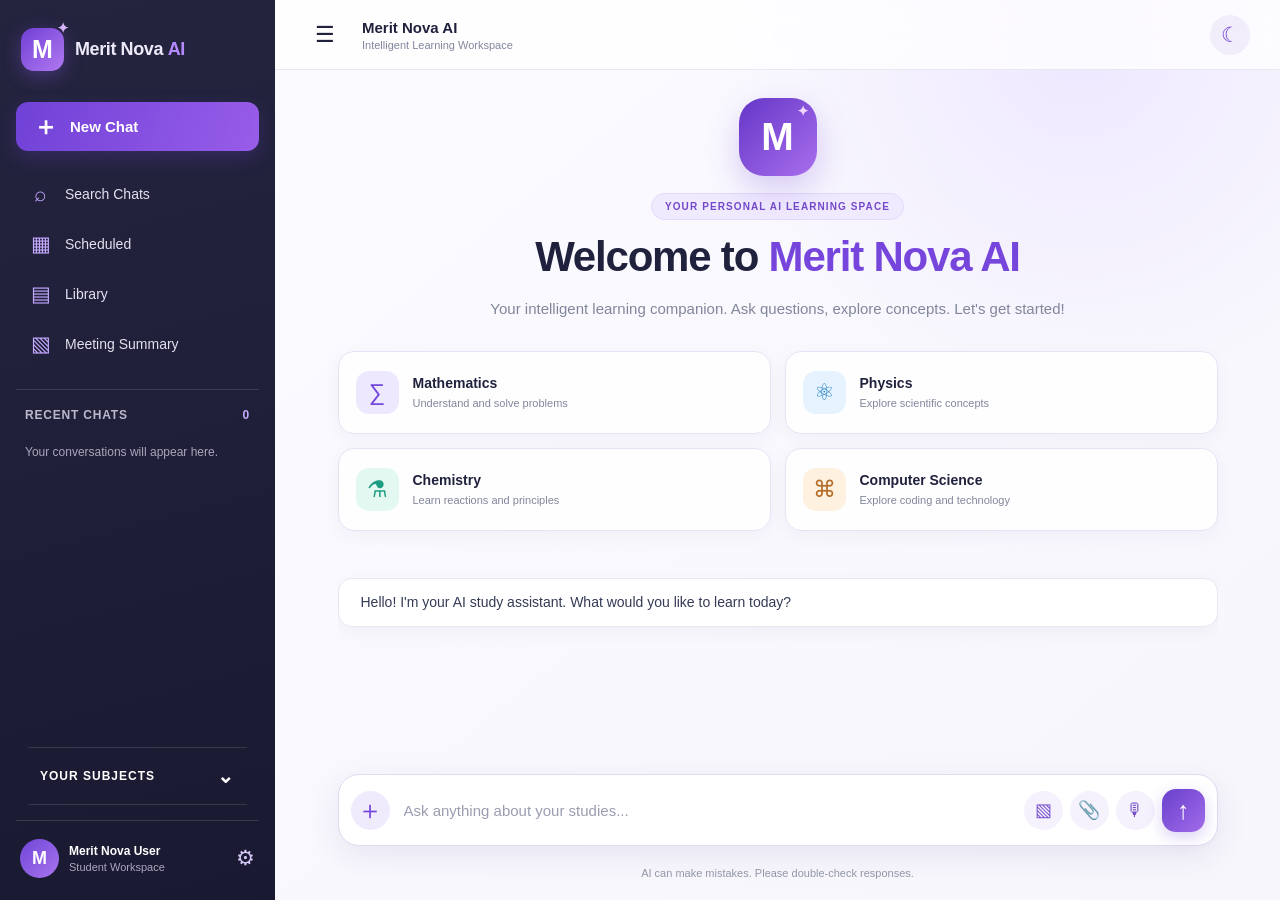
==== chatbot.html @ db5dae6f "Add files via upload" ====
<!DOCTYPE html>
<html lang="en">

<head>
    <meta charset="UTF-8">
    <meta name="viewport" content="width=device-width, initial-scale=1.0">

    <title>Merit Nova AI | Intelligent Learning Workspace</title>

    <meta name="description"
        content="Merit Nova AI - Your intelligent learning and academic assistant.">

    <link rel="stylesheet" href="chatbot.css">
</head>

<body>

    <div class="app-layout">

        <!-- =================================
             LEFT SIDEBAR
        ================================== -->

        <aside class="sidebar" id="sidebar">

            <!-- BRAND LOGO -->
            <div class="sidebar-brand">

                <div class="brand-symbol">
                    M<span>✦</span>
                </div>

                <div class="brand-name">
                    Merit Nova <strong>AI</strong>
                </div>

                <button
                    class="sidebar-close"
                    id="sidebarClose"
                    aria-label="Close sidebar">
                    ×
                </button>

            </div>

            <!-- NEW CHAT -->
            <button
                class="new-chat-button"
                id="newChatButton">

                <span>＋</span>
                New Chat

            </button>

            <!-- SIDEBAR MENU -->
            <nav class="sidebar-menu" aria-label="Main menu">

                <button
                    class="sidebar-link"
                    id="searchChatsButton">

                    <span class="menu-icon">⌕</span>
                    Search Chats

                </button>

                <button
                    class="sidebar-link"
                    id="scheduledButton">

                    <span class="menu-icon">▦</span>
                    Scheduled

                </button>

                <button
                    class="sidebar-link"
                    id="libraryButton">

                    <span class="menu-icon">▤</span>
                    Library

                </button>

                <button
                    class="sidebar-link"
                    id="meetingSummaryButton">

                    <span class="menu-icon">▧</span>
                    Meeting Summary

                </button>

            </nav>

            <!-- SEARCH INPUT -->
            <div class="sidebar-search" id="sidebarSearch">

                <input
                    type="search"
                    id="chatSearchInput"
                    placeholder="Search your chats..."
                    aria-label="Search conversations">

            </div>

            <!-- RECENT CHATS -->
            <div class="recent-section">

                <div class="recent-heading">

                    <span>Recent Chats</span>

                    <span
                        class="recent-count"
                        id="recentCount">
                        0
                    </span>

                </div>

                <div
                    class="recent-list"
                    id="recentChats">

                    <p class="empty-history">
                        Your conversations will appear here.
                    </p>

                </div>

            </div>


<!-- COLLAPSIBLE SUBJECT MENU -->
<details class="subject-navigation">

    <summary>
        <span>YOUR SUBJECTS</span>
        <span class="subject-arrow">⌄</span>
    </summary>

    <div class="subject-list">

        <button class="subject-link mathematics">
            <span>∑</span> Mathematics
        </button>

        <button class="subject-link physics">
            <span>⚛</span> Physics
        </button>

        <button class="subject-link chemistry">
            <span>⚗</span> Chemistry
        </button>

        <button class="subject-link computer-science">
            <span>💻</span> Computer Science
        </button>

    </div>

</details>


            <!-- USER PROFILE -->
            <div class="sidebar-profile">

                <div class="profile-avatar">M</div>

                <div class="profile-details">

                    <strong>Merit Nova User</strong>

                    <span>Student Workspace</span>

                </div>

                <button
                    class="settings-button"
                    id="settingsButton"
                    aria-label="Settings">
                    ⚙
                </button>

            </div>

        </aside>


        <!-- =================================
             MAIN WORKSPACE
        ================================== -->

        <main class="main-workspace">

            <!-- TOP NAVIGATION BAR -->
            <header class="topbar">

                <button
                    class="menu-toggle"
                    id="menuToggle"
                    aria-label="Open sidebar">
                    ☰
                </button>

                <div class="topbar-title">

                    <span>Merit Nova AI</span>

                    <small>
                        Intelligent Learning Workspace
                    </small>

                </div>

                <div class="topbar-actions">

                    <button
                        class="topbar-button"
                        id="themeButton"
                        aria-label="Toggle theme">
                        ☾
                    </button>

                </div>

            </header>


            <!-- =================================
                 WELCOME SECTION
            ================================== -->

            <section
                class="welcome-section"
                id="welcomeSection">

                <!-- LOGO SYMBOL -->
                <div class="welcome-symbol">

                    <div class="welcome-logo">
                        M<span>✦</span>
                    </div>

                </div>

                <span class="welcome-label">
                    YOUR PERSONAL AI LEARNING SPACE
                </span>

                <h1>
                    Welcome to
                    <span>Merit Nova AI</span>
                </h1>

                <p class="subtitle">
                    Your intelligent learning companion.
                    Ask questions, explore concepts.
                    Let's get started!
                </p>


                <!-- SUBJECT SUGGESTIONS -->
                <div class="suggestions">

                    <button class="suggestion-card">

                        <span class="suggestion-icon math-icon">
                            ∑
                        </span>

                        <span>
                            <strong>Mathematics</strong>

                            <small>
                                Understand and solve problems
                            </small>
                        </span>

                    </button>


                    <button class="suggestion-card">

                        <span class="suggestion-icon physics-icon">
                            ⚛
                        </span>

                        <span>
                            <strong>Physics</strong>

                            <small>
                                Explore scientific concepts
                            </small>
                        </span>

                    </button>


                    <button class="suggestion-card">

                        <span class="suggestion-icon chemistry-icon">
                            ⚗
                        </span>

                        <span>
                            <strong>Chemistry</strong>

                            <small>
                                Learn reactions and principles
                            </small>
                        </span>

                    </button>


                    <button class="suggestion-card">

                        <span class="suggestion-icon computer-icon">
                            ⌘
                        </span>

                        <span>
                            <strong>Computer Science</strong>

                            <small>
                                Explore coding and technology
                            </small>
                        </span>

                    </button>

                </div>

            </section>


            <!-- =================================
                 CHAT CONVERSATION AREA
            ================================== -->

            <section
                class="conversation-area"
                id="conversationArea"
                aria-label="Chat conversation">

                <div
                    class="chat-box"
                    id="chatBox"
                    aria-live="polite">

                    <div class="message bot-message">
Hello! I'm your AI study assistant. What would you like to learn today?

                    </div>

                </div>

            </section>


            <!-- =================================
                 MESSAGE COMPOSER
            ================================== -->

            <section class="composer-section">


                <!-- ATTACHMENT MENU -->
                <div
                    class="attachment-menu"
                    id="attachmentMenu">

                    <button
                        type="button"
                        id="uploadImageButton">

                        <span>▧</span>
                        Upload photo

                    </button>

                    <button
                        type="button"
                        id="uploadFileButton">

                        <span>📎</span>
                        Upload file

                    </button>

                </div>


                <!-- MESSAGE INPUT FORM -->
                <form
                    class="input-area"
                    id="chatForm">

                    <!-- ADD ATTACHMENT -->
                    <button
                        type="button"
                        class="attach-button"
                        id="attachButton"
                        aria-label="Add attachment">

                        ＋

                    </button>


                    <!-- TEXT INPUT -->
                    <input
                        type="text"
                        id="userInput"
                        placeholder="Ask anything about your studies..."
                        autocomplete="off"
                        aria-label="Write your message">


                    <!-- INPUT ACTIONS -->
                    <div class="composer-actions">

                        <!-- IMAGE UPLOAD -->
                        <button
                            type="button"
                            class="tool-button"
                            id="imageButton"
                            aria-label="Upload photo">

                            ▧

                        </button>


                        <!-- FILE UPLOAD -->
                        <button
                            type="button"
                            class="tool-button"
                            id="fileButton"
                            aria-label="Upload file">

                            📎

                        </button>


                        <!-- MICROPHONE -->
                        <button
                            type="button"
                            class="tool-button microphone-button"
                            id="micButton"
                            aria-label="Start voice input">

                            🎙

                        </button>


                        <!-- SEND BUTTON -->
                        <button
                            type="submit"
                            class="send-button"
                            id="sendButton"
                            aria-label="Send message">

                            ↑

                        </button>

                    </div>


                    <!-- HIDDEN FILE INPUTS -->
                    <input
                        type="file"
                        id="imageInput"
                        accept="image/*"
                        hidden>

                    <input
                        type="file"
                        id="fileInput"
                        accept=".pdf,.doc,.docx,.txt,.ppt,.pptx,.xls,.xlsx"
                        hidden>

                </form>


                <!-- SELECTED ATTACHMENTS -->
                <div
                    class="selected-files"
                    id="selectedFiles">
                </div>


                <!-- FOOTER NOTE -->
                <p class="footer-note">
                    AI can make mistakes.
                    Please double-check responses.
                </p>

            </section>

        </main>

    </div>


    <!-- NOTIFICATION MESSAGE -->
    <div
        class="toast-message"
        id="toastMessage"
        role="status"
        aria-live="polite">
    </div>


    <!-- JAVASCRIPT -->
    <script src="chatbot.js"></script>

</body>
</html>
---- chatbot.css ----
/* ==========================================
   MERIT NOVA AI - PROFESSIONAL AI WORKSPACE
   ========================================== */

* {
    margin: 0;
    padding: 0;
    box-sizing: border-box;
}

:root {
    --purple: #7545dc;
    --purple-dark: #5930bd;
    --violet: #a16aef;
    --navy: #20213d;
    --text: #353b53;
    --muted: #81869b;
    --page: #f8f7fc;
    --white: #ffffff;
    --border: #eae7f2;
    --sidebar: #20213d;
    --shadow: 0 12px 35px rgba(47, 31, 91, 0.08);
}

html {
    scroll-behavior: smooth;
}

body {
    min-height: 100vh;
    font-family: "Segoe UI", Arial, sans-serif;
    color: var(--text);
    background: var(--page);
    overflow: hidden;
}

button, input {
    font: inherit;
}

button {
    cursor: pointer;
}

/* MAIN LAYOUT */

.app-layout {
    display: flex;
    width: 100%;
    height: 100vh;
    overflow: hidden;
}

/* SIDEBAR */

.sidebar {
    width: 275px;
    min-width: 275px;
    height: 100vh;
    padding: 22px 16px 15px;
    display: flex;
    flex-direction: column;
    background: linear-gradient(165deg, #24243f, #191a31);
    color: #eeeafa;
    transition: transform 0.3s ease;
    z-index: 200;
}

.sidebar-brand {
    min-height: 55px;
    display: flex;
    align-items: center;
    gap: 11px;
    padding: 0 5px;
    margin-bottom: 25px;
}

.brand-symbol {
    width: 43px;
    height: 43px;
    border-radius: 13px;
    display: flex;
    justify-content: center;
    align-items: center;
    color: white;
    font-size: 25px;
    font-weight: 900;
    background: linear-gradient(135deg, #7040d5, #b078f0);
    box-shadow: 0 5px 18px rgba(143, 91, 231, 0.35);
    position: relative;
}

.brand-symbol span {
    position: absolute;
    top: -8px;
    right: -5px;
    color: #d9b5ff;
    font-size: 14px;
}

.brand-name {
    font-size: 18px;
    font-weight: 750;
    letter-spacing: -0.4px;
    white-space: nowrap;
}

.brand-name strong {
    color: #b58aff;
}

.sidebar-close {
    display: none;
    margin-left: auto;
    color: white;
    border: none;
    background: transparent;
    font-size: 26px;
}

/* NEW CHAT */

.new-chat-button {
    width: 100%;
    min-height: 49px;
    border: none;
    border-radius: 12px;
    display: flex;
    align-items: center;
    gap: 12px;
    padding: 0 17px;
    color: white;
    font-size: 15px;
    font-weight: 700;
    background: linear-gradient(110deg, #7041d7, #985de9);
    box-shadow: 0 7px 19px rgba(117, 69, 220, 0.23);
    transition: 0.25s ease;
}

.new-chat-button span {
    font-size: 25px;
    line-height: 1;
}

.new-chat-button:hover {
    transform: translateY(-2px);
    box-shadow: 0 10px 23px rgba(117, 69, 220, 0.32);
}

/* SIDEBAR MENU */

.sidebar-menu {
    display: flex;
    flex-direction: column;
    gap: 5px;
    margin-top: 20px;
}

.sidebar-link {
    min-height: 45px;
    width: 100%;
    padding: 0 13px;
    display: flex;
    align-items: center;
    gap: 13px;
    border: none;
    border-radius: 9px;
    color: #e4e1ef;
    background: transparent;
    text-align: left;
    font-size: 14px;
    transition: 0.2s ease;
}

.sidebar-link:hover,
.sidebar-link.active {
    color: white;
    background: rgba(255, 255, 255, 0.10);
}

.menu-icon {
    width: 23px;
    font-size: 21px;
    text-align: center;
    color: #c5a8ff;
}

/* SEARCH CHATS */

.sidebar-search {
    display: none;
    margin-top: 12px;
}

.sidebar-search.visible {
    display: block;
}

.sidebar-search input {
    width: 100%;
    padding: 11px 12px;
    color: white;
    background: #30304c;
    border: 1px solid #55516c;
    border-radius: 9px;
    outline: none;
}

.sidebar-search input::placeholder {
    color: #c2bfd0;
}

/* RECENT CHATS */

.recent-section {
    flex: 1;
    min-height: 100px;
    margin-top: 23px;
    padding-top: 18px;
    border-top: 1px solid rgba(255, 255, 255, 0.13);
    overflow-y: auto;
}

.recent-heading {
    padding: 0 9px 12px;
    display: flex;
    align-items: center;
    justify-content: space-between;
    color: #bcb8cc;
    font-size: 12px;
    font-weight: 750;
    text-transform: uppercase;
    letter-spacing: 0.8px;
}

.recent-count {
    color: #c7a9ff;
}

.recent-list {
    display: flex;
    flex-direction: column;
    gap: 4px;
}

.recent-chat-item {
    width: 100%;
    padding: 11px 10px;
    border: none;
    border-radius: 8px;
    color: #e9e6f2;
    background: transparent;
    font-size: 13px;
    text-align: left;
    white-space: nowrap;
    overflow: hidden;
    text-overflow: ellipsis;
    transition: 0.2s ease;
}

.recent-chat-item:hover {
    background: rgba(255, 255, 255, 0.10);
}

.empty-history {
    padding: 9px;
    color: #aaa6bc;
    font-size: 12px;
    line-height: 1.6;
}

/* USER PROFILE */

.sidebar-profile {
    min-height: 65px;
    padding: 12px 4px 2px;
    display: flex;
    align-items: center;
    gap: 10px;
    border-top: 1px solid rgba(255, 255, 255, 0.13);
}

.profile-avatar {
    width: 39px;
    height: 39px;
    display: flex;
    justify-content: center;
    align-items: center;
    border-radius: 50%;
    color: white;
    font-size: 18px;
    font-weight: 800;
    background: linear-gradient(135deg, #7045d8, #a875ed);
}

.profile-details {
    min-width: 0;
    display: flex;
    flex-direction: column;
    gap: 3px;
}

.profile-details strong {
    color: white;
    font-size: 12px;
}

.profile-details span {
    color: #aaa6bf;
    font-size: 11px;
}

.settings-button {
    margin-left: auto;
    border: none;
    background: transparent;
    color: #d7c8f8;
    font-size: 21px;
}

/* MAIN WORKSPACE */

.main-workspace {
    flex: 1;
    min-width: 0;
    height: 100vh;
    display: flex;
    flex-direction: column;
    position: relative;
    background:
        radial-gradient(circle at 80% 5%, #eee8ff 0, transparent 30%),
        linear-gradient(140deg, #fbfaff, #f7f6fc);
}

/* TOP NAVIGATION */

.topbar {
    height: 70px;
    min-height: 70px;
    padding: 0 30px;
    display: flex;
    align-items: center;
    gap: 17px;
    border-bottom: 1px solid var(--border);
    background: rgba(255, 255, 255, 0.75);
    backdrop-filter: blur(15px);
}

.menu-toggle {
    width: 40px;
    height: 40px;
    border: none;
    border-radius: 10px;
    background: transparent;
    color: var(--navy);
    font-size: 22px;
}

.menu-toggle:hover,
.topbar-button:hover {
    background: #eee9fa;
}

.topbar-title {
    display: flex;
    flex-direction: column;
    gap: 3px;
}

.topbar-title span {
    color: var(--navy);
    font-size: 15px;
    font-weight: 750;
}

.topbar-title small {
    color: var(--muted);
    font-size: 11px;
}

.topbar-actions {
    margin-left: auto;
}

.topbar-button {
    width: 40px;
    height: 40px;
    border: none;
    border-radius: 50%;
    color: var(--purple);
    background: #f1edfb;
    font-size: 21px;
}

/* WELCOME SECTION */

.welcome-section {
    width: min(100% - 40px, 880px);
    margin: auto auto 0;
    padding: 28px 0 25px;
    display: flex;
    flex-direction: column;
    align-items: center;
    text-align: center;
}

.welcome-symbol {
    margin-bottom: 17px;
}

.welcome-logo {
    width: 78px;
    height: 78px;
    border-radius: 25px;
    display: flex;
    align-items: center;
    justify-content: center;
    color: white;
    font-size: 39px;
    font-weight: 900;
    background: linear-gradient(135deg, #6436c7, #a96fed);
    box-shadow: 0 13px 32px rgba(112, 69, 216, 0.25);
    animation: logoFloat 3.5s ease-in-out infinite;
    position: relative;
}

.welcome-logo span {
    position: absolute;
    right: 8px;
    top: 5px;
    color: #f0d6ff;
    font-size: 14px;
}

.welcome-label {
    margin-bottom: 12px;
    padding: 7px 13px;
    color: #7449c9;
    background: #f0eaff;
    border: 1px solid #e4d9fb;
    border-radius: 30px;
    font-size: 10px;
    font-weight: 800;
    letter-spacing: 1.1px;
}

.welcome-section h1 {
    color: var(--navy);
    font-size: clamp(29px, 4vw, 42px);
    line-height: 1.2;
    font-weight: 800;
    letter-spacing: -1.2px;
    margin-bottom: 13px;
}

.welcome-section h1 span {
    color: var(--purple);
}

.subtitle {
    max-width: 610px;
    color: var(--muted);
    font-size: 15px;
    line-height: 1.8;
    margin-bottom: 29px;
}

/* SUBJECT CARDS */

.suggestions {
    width: 100%;
    display: grid;
    grid-template-columns: repeat(2, minmax(0, 1fr));
    gap: 14px;
}

.suggestion-card {
    min-height: 83px;
    padding: 15px 17px;
    display: flex;
    align-items: center;
    gap: 14px;
    text-align: left;
    border: 1px solid #e8e2f5;
    border-radius: 16px;
    background: rgba(255, 255, 255, 0.91);
    box-shadow: 0 5px 18px rgba(55, 38, 105, 0.045);
    transition: all 0.25s ease;
}

.suggestion-card:hover {
    transform: translateY(-4px);
    border-color: #bda6ec;
    box-shadow: 0 12px 25px rgba(86, 54, 156, 0.11);
    background: white;
}

.suggestion-icon {
    width: 43px;
    height: 43px;
    flex-shrink: 0;
    display: flex;
    align-items: center;
    justify-content: center;
    border-radius: 13px;
    font-size: 23px;
}

.math-icon {
    color: #7045d8;
    background: #eee8ff;
}

.physics-icon {
    color: #2784c8;
    background: #e6f3ff;
}

.chemistry-icon {
    color: #1c9c82;
    background: #e3f8f1;
}

.computer-icon {
    color: #b26b27;
    background: #fff1df;
}

.suggestion-card > span:nth-child(2) {
    display: flex;
    flex-direction: column;
    gap: 5px;
}

.suggestion-card strong {
    color: var(--navy);
    font-size: 14px;
}

.suggestion-card small {
    color: var(--muted);
    font-size: 11px;
    line-height: 1.4;
}

/* CHAT AREA */

.conversation-area {
    width: min(100% - 40px, 880px);
    flex: 1;
    min-height: 90px;
    margin: 0 auto;
    overflow-y: auto;
}

.chat-box {
    width: 100%;
    padding: 12px 0;
    display: flex;
    flex-direction: column;
    gap: 17px;
}

.message {
    max-width: 82%;
    padding: 14px 18px;
    border-radius: 17px;
    font-size: 14px;
    line-height: 1.75;
    overflow-wrap: anywhere;
    white-space: pre-wrap;
    animation: messageIn 0.25s ease;
}

.bot-message {
    align-self: flex-start;
    color: #343b55;
    background: white;
    border: 1px solid var(--border);
    border-bottom-left-radius: 5px;
    box-shadow: 0 5px 18px rgba(40, 30, 80, 0.045);
}

.user-message {
    align-self: flex-end;
    color: white;
    background: linear-gradient(120deg, #6840cc, #9562df);
    border-bottom-right-radius: 5px;
    box-shadow: 0 6px 17px rgba(112, 69, 216, 0.17);
}

/* MESSAGE COMPOSER */

.composer-section {
    width: min(100% - 40px, 880px);
    margin: 0 auto;
    padding: 13px 0 17px;
    position: relative;
}

.input-area {
    width: 100%;
    min-height: 72px;
    padding: 10px 12px;
    display: flex;
    align-items: center;
    gap: 11px;
    border: 1px solid #e1d9f0;
    border-radius: 21px;
    background: white;
    box-shadow: 0 10px 32px rgba(57, 36, 112, 0.09);
    transition: 0.25s ease;
}

.input-area:focus-within {
    border-color: #9872e0;
    box-shadow: 0 0 0 4px rgba(112, 69, 216, 0.09),
                0 10px 32px rgba(57, 36, 112, 0.09);
}

.attach-button {
    width: 39px;
    height: 39px;
    flex-shrink: 0;
    border: none;
    border-radius: 50%;
    color: var(--purple);
    background: #f0ebfc;
    font-size: 26px;
    transition: 0.2s ease;
}

.attach-button:hover {
    color: white;
    background: var(--purple);
}

.input-area input[type="text"] {
    flex: 1;
    min-width: 0;
    height: 45px;
    padding: 0 3px;
    border: none;
    outline: none;
    box-shadow: none;
    color: var(--navy);
    background: transparent;
    font-size: 15px;
}

.input-area input::placeholder {
    color: #9a9db0;
}

.composer-actions {
    display: flex;
    align-items: center;
    gap: 7px;
}

.tool-button {
    width: 39px;
    height: 39px;
    flex-shrink: 0;
    border: none;
    border-radius: 50%;
    color: #7650c9;
    background: #f5f1fd;
    font-size: 18px;
    transition: 0.2s ease;
}

.tool-button:hover {
    color: white;
    background: #7950d6;
    transform: translateY(-2px);
}

.microphone-button.recording {
    color: white;
    background: #dc4b67;
    animation: micPulse 1s infinite;
}

.send-button {
    width: 43px;
    height: 43px;
    flex-shrink: 0;
    border: none;
    border-radius: 14px;
    color: white;
    background: linear-gradient(135deg, #6940cc, #a16bea);
    font-size: 25px;
    font-weight: 700;
    box-shadow: 0 5px 15px rgba(112, 69, 216, 0.25);
    transition: 0.2s ease;
}

.send-button:hover {
    transform: translateY(-2px);
    box-shadow: 0 8px 20px rgba(112, 69, 216, 0.32);
}

/* ATTACHMENT MENU */

.attachment-menu {
    display: none;
    position: absolute;
    left: 0;
    bottom: 100px;
    width: 190px;
    padding: 8px;
    border: 1px solid var(--border);
    border-radius: 13px;
    background: white;
    box-shadow: var(--shadow);
    z-index: 50;
}

.attachment-menu.visible {
    display: flex;
    flex-direction: column;
    gap: 4px;
}

.attachment-menu button {
    padding: 11px;
    display: flex;
    align-items: center;
    gap: 10px;
    border: none;
    border-radius: 8px;
    color: var(--text);
    background: transparent;
    text-align: left;
    font-size: 13px;
}

.attachment-menu button:hover {
    background: #f3effc;
    color: var(--purple);
}

/* SELECTED FILES */

.selected-files {
    display: flex;
    flex-wrap: wrap;
    gap: 7px;
    margin-top: 8px;
}

.selected-file {
    max-width: 100%;
    padding: 7px 10px;
    display: flex;
    align-items: center;
    gap: 7px;
    border-radius: 9px;
    color: #5930b5;
    background: #eee8fc;
    font-size: 12px;
    overflow-wrap: anywhere;
}

/* FOOTER */

.footer-note {
    margin-top: 11px;
    color: #9296a8;
    text-align: center;
    font-size: 11px;
    line-height: 1.6;
}

/* NOTIFICATION */

.toast-message {
    position: fixed;
    left: 50%;
    bottom: 25px;
    transform: translate(-50%, 15px);
    padding: 11px 18px;
    border-radius: 10px;
    color: white;
    background: #292641;
    box-shadow: var(--shadow);
    font-size: 13px;
    opacity: 0;
    pointer-events: none;
    transition: 0.25s ease;
    z-index: 500;
}

.toast-message.visible {
    opacity: 1;
    transform: translate(-50%, 0);
}

/* DARK THEME */

body.dark-theme {
    --page: #171827;
    --text: #e8e5f1;
    --muted: #aaa7bb;
    --white: #25263a;
    --border: #38384f;
    background: #171827;
}

body.dark-theme .main-workspace {
    background: #171827;
}

body.dark-theme .topbar,
body.dark-theme .input-area,
body.dark-theme .chat-box,
body.dark-theme .bot-message,
body.dark-theme .suggestion-card,
body.dark-theme .attachment-menu {
    background: #25263a;
    border-color: #3a3951;
}

body.dark-theme .topbar-title span,
body.dark-theme .welcome-section h1,
body.dark-theme .suggestion-card strong,
body.dark-theme .input-area input {
    color: #f2efff;
}

body.dark-theme .suggestion-card small,
body.dark-theme .subtitle {
    color: #b3afc5;
}

body.dark-theme .bot-message {
    color: #eeeafa;
}

body.dark-theme .footer-note {
    color: #aaa6bc;
}

/* ANIMATIONS */

@keyframes logoFloat {
    0%, 100% {
        transform: translateY(0);
    }

    50% {
        transform: translateY(-6px);
    }
}

@keyframes messageIn {
    from {
        opacity: 0;
        transform: translateY(7px);
    }

    to {
        opacity: 1;
        transform: translateY(0);
    }
}

@keyframes micPulse {
    0%, 100% {
        box-shadow: 0 0 0 0 rgba(220, 75, 103, 0.3);
    }

    50% {
        box-shadow: 0 0 0 8px rgba(220, 75, 103, 0.12);
    }
}

/* ACCESSIBILITY */

button:focus-visible,
a:focus-visible,
input:focus-visible {
    outline: 3px solid #ad8be9;
    outline-offset: 3px;
}

/* TABLET RESPONSIVENESS */

@media (max-width: 850px) {
    .sidebar {
        position: fixed;
        left: 0;
        top: 0;
        transform: translateX(-105%);
        box-shadow: 15px 0 35px rgba(0, 0, 0, 0.18);
    }

    .sidebar.open {
        transform: translateX(0);
    }

    .sidebar-close {
        display: block;
    }

    .suggestions {
        gap: 10px;
    }
}

/* MOBILE RESPONSIVENESS */

@media (max-width: 560px) {
    .topbar {
        height: 62px;
        min-height: 62px;
        padding: 0 13px;
    }

    .topbar-title small {
        display: none;
    }

    .welcome-section {
        width: calc(100% - 28px);
        padding: 20px 0;
    }

    .welcome-logo {
        width: 65px;
        height: 65px;
        font-size: 32px;
        border-radius: 21px;
    }

    .welcome-section h1 {
        font-size: 28px;
    }

    .subtitle {
        font-size: 13px;
        margin-bottom: 20px;
    }

    .suggestions {
        grid-template-columns: 1fr;
        gap: 9px;
    }

    .suggestion-card {
        min-height: 65px;
        padding: 10px 13px;
    }

    .suggestion-icon {
        width: 38px;
        height: 38px;
    }

    .conversation-area,
    .composer-section {
        width: calc(100% - 24px);
    }

    .input-area {
        min-height: 64px;
        padding: 8px;
        gap: 6px;
        border-radius: 17px;
    }

    .input-area input[type="text"] {
        font-size: 13px;
    }

    .composer-actions {
        gap: 3px;
    }

    .tool-button {
        width: 32px;
        height: 36px;
        font-size: 15px;
    }

    .attach-button {
        width: 34px;
        height: 36px;
        font-size: 22px;
    }

    .send-button {
        width: 37px;
        height: 37px;
        border-radius: 12px;
    }

    .footer-note {
        font-size: 10px;
    }
}

/* REDUCED MOTION */

@media (prefers-reduced-motion: reduce) {
    *,
    *::before,
    *::after {
        animation-duration: 0.01ms !important;
        animation-iteration-count: 1 !important;
        transition-duration: 0.01ms !important;
    }
}

/* COLLAPSIBLE SUBJECT DROPDOWN */

.subject-navigation {
    margin: 15px 12px;
    padding: 0;
    border-top: 1px solid rgba(255,255,255,0.12);
    border-bottom: 1px solid rgba(255,255,255,0.12);
}

.subject-navigation summary {
    display: flex;
    justify-content: space-between;
    align-items: center;
    padding: 16px 12px;
    color: white;
    font-size: 12px;
    font-weight: 700;
    letter-spacing: 1px;
    cursor: pointer;
    list-style: none;
}

.subject-navigation summary::-webkit-details-marker {
    display: none;
}

.subject-arrow {
    font-size: 20px;
    transition: transform 0.25s ease;
}

.subject-navigation[open] .subject-arrow {
    transform: rotate(180deg);
}

.subject-list {
    display: flex;
    flex-direction: column;
    gap: 7px;
    padding: 0 5px 12px;
}

.subject-list .subject-link {
    width: 100%;
    box-sizing: border-box;
    margin: 0;
    justify-content: flex-start;
}

/* LONG, SLIM CHAT MESSAGE BOX */

.bot-message {
    width: 85%;
    max-width: 850px;
    min-height: 55px;
    height: auto;
    box-sizing: border-box;
    padding: 16px 24px;
    border-radius: 16px;
    line-height: 1.6;
    margin: 12px auto;
}

/* Keep the message area spacious */

#chatBox {
    width: 100%;
    max-width: 1000px;
    margin-left: auto;
    margin-right: auto;
}

/* GREETING MESSAGE - LONG AND SLIM */

.chat-box .message.bot-message {
    width: 100% !important;
    max-width: 100% !important;
    min-height: 0 !important;
    height: auto !important;
    padding: 13px 22px !important;
    margin: 10px 0 !important;
    box-sizing: border-box;
    display: block;
    white-space: nowrap;
    overflow-x: auto;
    line-height: 1.5;
    border-radius: 14px;
}
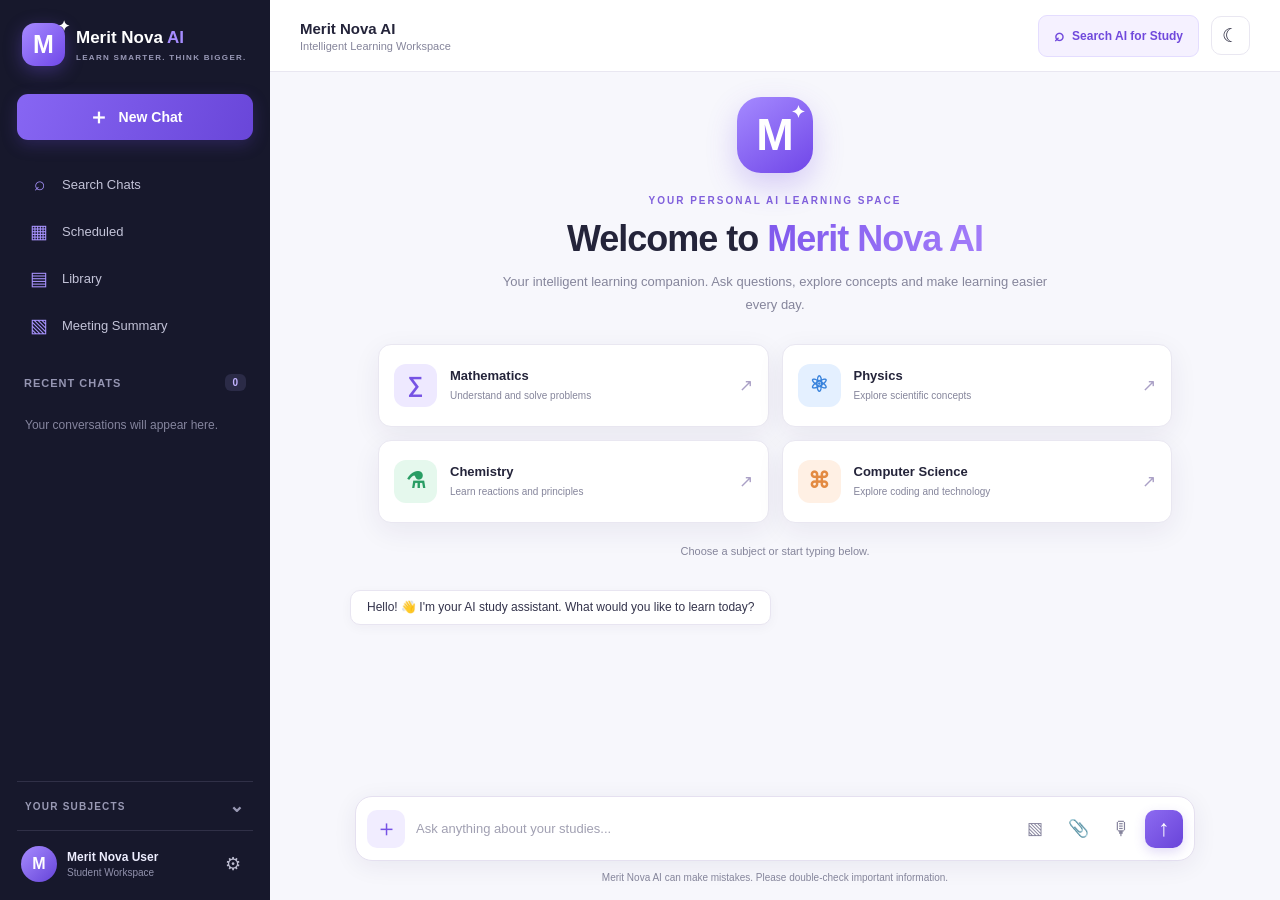
==== commit 91087fd5: "Add files via upload" ====
--- a/chatbot.html
+++ b/chatbot.html
@@ -9,7 +9,9 @@
     <title>Merit Nova AI | Intelligent Learning Workspace</title>
 
     <meta name="description"
-        content="Merit Nova AI - Your intelligent learning and academic assistant.">
+        content="Merit Nova AI - Your personal AI-powered student learning assistant.">
+
+    <meta name="theme-color" content="#20213d">
 
     <link rel="stylesheet" href="chatbot.css">
 </head>
@@ -18,13 +20,13 @@
 
     <div class="app-layout">
 
-        <!-- =================================
+        <!-- ==================================
              LEFT SIDEBAR
-        ================================== -->
+        =================================== -->
 
         <aside class="sidebar" id="sidebar">
 
-            <!-- BRAND LOGO -->
+            <!-- BRAND -->
             <div class="sidebar-brand">
 
                 <div class="brand-symbol">
@@ -33,9 +35,11 @@
 
                 <div class="brand-name">
                     Merit Nova <strong>AI</strong>
+                    <small>LEARN SMARTER. THINK BIGGER.</small>
                 </div>
 
                 <button
+                    type="button"
                     class="sidebar-close"
                     id="sidebarClose"
                     aria-label="Close sidebar">
@@ -46,68 +50,73 @@
 
             <!-- NEW CHAT -->
             <button
+                type="button"
                 class="new-chat-button"
                 id="newChatButton">
 
                 <span>＋</span>
-                New Chat
+                <span>New Chat</span>
 
             </button>
 
-            <!-- SIDEBAR MENU -->
-            <nav class="sidebar-menu" aria-label="Main menu">
+            <!-- SIDEBAR NAVIGATION -->
+            <nav class="sidebar-menu" aria-label="Workspace navigation">
 
                 <button
+                    type="button"
                     class="sidebar-link"
                     id="searchChatsButton">
 
                     <span class="menu-icon">⌕</span>
-                    Search Chats
+                    <span>Search Chats</span>
 
                 </button>
 
                 <button
+                    type="button"
                     class="sidebar-link"
                     id="scheduledButton">
 
                     <span class="menu-icon">▦</span>
-                    Scheduled
+                    <span>Scheduled</span>
 
                 </button>
 
                 <button
+                    type="button"
                     class="sidebar-link"
                     id="libraryButton">
 
                     <span class="menu-icon">▤</span>
-                    Library
+                    <span>Library</span>
 
                 </button>
 
                 <button
+                    type="button"
                     class="sidebar-link"
                     id="meetingSummaryButton">
 
                     <span class="menu-icon">▧</span>
-                    Meeting Summary
+                    <span>Meeting Summary</span>
 
                 </button>
 
             </nav>
 
-            <!-- SEARCH INPUT -->
+            <!-- CHAT SEARCH -->
             <div class="sidebar-search" id="sidebarSearch">
 
                 <input
                     type="search"
                     id="chatSearchInput"
-                    placeholder="Search your chats..."
-                    aria-label="Search conversations">
+                    placeholder="Search your conversations..."
+                    aria-label="Search previous chats">
 
             </div>
 
-            <!-- RECENT CHATS -->
-            <div class="recent-section">
+            <!-- RECENT CONVERSATIONS -->
+            <section class="recent-section">
 
                 <div class="recent-heading">
 
@@ -131,39 +140,58 @@
 
                 </div>
 
-            </div>
-
-
-<!-- COLLAPSIBLE SUBJECT MENU -->
-<details class="subject-navigation">
-
-    <summary>
-        <span>YOUR SUBJECTS</span>
-        <span class="subject-arrow">⌄</span>
-    </summary>
-
-    <div class="subject-list">
-
-        <button class="subject-link mathematics">
-            <span>∑</span> Mathematics
-        </button>
-
-        <button class="subject-link physics">
-            <span>⚛</span> Physics
-        </button>
-
-        <button class="subject-link chemistry">
-            <span>⚗</span> Chemistry
-        </button>
-
-        <button class="subject-link computer-science">
-            <span>💻</span> Computer Science
-        </button>
-
-    </div>
-
-</details>
-
+            </section>
+
+            <!-- COLLAPSIBLE SUBJECTS -->
+            <details class="subject-navigation">
+
+                <summary>
+
+                    <span class="subject-heading">
+                        YOUR SUBJECTS
+                    </span>
+
+                    <span class="subject-arrow">⌄</span>
+
+                </summary>
+
+                <div class="subject-list">
+
+                    <button
+                        type="button"
+                        class="subject-link mathematics"
+                        data-subject="Mathematics">
+                        <span>∑</span>
+                        Mathematics
+                    </button>
+
+                    <button
+                        type="button"
+                        class="subject-link physics"
+                        data-subject="Physics">
+                        <span>⚛</span>
+                        Physics
+                    </button>
+
+                    <button
+                        type="button"
+                        class="subject-link chemistry"
+                        data-subject="Chemistry">
+                        <span>⚗</span>
+                        Chemistry
+                    </button>
+
+                    <button
+                        type="button"
+                        class="subject-link computer-science"
+                        data-subject="Computer Science">
+                        <span>⌘</span>
+                        Computer Science
+                    </button>
+
+                </div>
+
+            </details>
 
             <!-- USER PROFILE -->
             <div class="sidebar-profile">
@@ -173,16 +201,18 @@
                 <div class="profile-details">
 
                     <strong>Merit Nova User</strong>
-
                     <span>Student Workspace</span>
 
                 </div>
 
                 <button
+                    type="button"
                     class="settings-button"
                     id="settingsButton"
                     aria-label="Settings">
+
                     ⚙
+
                 </button>
 
             </div>
@@ -190,20 +220,23 @@
         </aside>
 
 
-        <!-- =================================
+        <!-- ==================================
              MAIN WORKSPACE
-        ================================== -->
+        =================================== -->
 
         <main class="main-workspace">
 
-            <!-- TOP NAVIGATION BAR -->
+            <!-- TOP BAR -->
             <header class="topbar">
 
                 <button
+                    type="button"
                     class="menu-toggle"
                     id="menuToggle"
                     aria-label="Open sidebar">
+
                     ☰
+
                 </button>
 
                 <div class="topbar-title">
@@ -218,11 +251,24 @@
 
                 <div class="topbar-actions">
 
-                    <button
+                    <a
+                        href="#userInput"
+                        class="chat-search-link">
+
+                        <span>⌕</span>
+                        <span>Search AI for Study</span>
+
+                    </a>
+
+                    <button
+                        type="button"
                         class="topbar-button"
                         id="themeButton"
-                        aria-label="Toggle theme">
+                        aria-label="Switch to dark theme"
+                        title="Change appearance">
+
                         ☾
+
                     </button>
 
                 </div>
@@ -230,15 +276,14 @@
             </header>
 
 
-            <!-- =================================
-                 WELCOME SECTION
-            ================================== -->
+            <!-- ==================================
+                 WELCOME SCREEN
+            =================================== -->
 
             <section
                 class="welcome-section"
                 id="welcomeSection">
 
-                <!-- LOGO SYMBOL -->
                 <div class="welcome-symbol">
 
                     <div class="welcome-logo">
@@ -258,89 +303,117 @@
 
                 <p class="subtitle">
                     Your intelligent learning companion.
-                    Ask questions, explore concepts.
-                    Let's get started!
+                    Ask questions, explore concepts and
+                    make learning easier every day.
                 </p>
-
 
                 <!-- SUBJECT SUGGESTIONS -->
                 <div class="suggestions">
 
-                    <button class="suggestion-card">
+                    <button
+                        type="button"
+                        class="suggestion-card"
+                        data-subject="Mathematics">
 
                         <span class="suggestion-icon math-icon">
                             ∑
                         </span>
 
-                        <span>
+                        <span class="suggestion-content">
+
                             <strong>Mathematics</strong>
 
                             <small>
                                 Understand and solve problems
                             </small>
-                        </span>
-
-                    </button>
-
-
-                    <button class="suggestion-card">
+
+                        </span>
+
+                        <span class="card-arrow">↗</span>
+
+                    </button>
+
+                    <button
+                        type="button"
+                        class="suggestion-card"
+                        data-subject="Physics">
 
                         <span class="suggestion-icon physics-icon">
                             ⚛
                         </span>
 
-                        <span>
+                        <span class="suggestion-content">
+
                             <strong>Physics</strong>
 
                             <small>
                                 Explore scientific concepts
                             </small>
-                        </span>
-
-                    </button>
-
-
-                    <button class="suggestion-card">
+
+                        </span>
+
+                        <span class="card-arrow">↗</span>
+
+                    </button>
+
+                    <button
+                        type="button"
+                        class="suggestion-card"
+                        data-subject="Chemistry">
 
                         <span class="suggestion-icon chemistry-icon">
                             ⚗
                         </span>
 
-                        <span>
+                        <span class="suggestion-content">
+
                             <strong>Chemistry</strong>
 
                             <small>
                                 Learn reactions and principles
                             </small>
-                        </span>
-
-                    </button>
-
-
-                    <button class="suggestion-card">
+
+                        </span>
+
+                        <span class="card-arrow">↗</span>
+
+                    </button>
+
+                    <button
+                        type="button"
+                        class="suggestion-card"
+                        data-subject="Computer Science">
 
                         <span class="suggestion-icon computer-icon">
                             ⌘
                         </span>
 
-                        <span>
+                        <span class="suggestion-content">
+
                             <strong>Computer Science</strong>
 
                             <small>
                                 Explore coding and technology
                             </small>
-                        </span>
-
-                    </button>
-
-                </div>
+
+                        </span>
+
+                        <span class="card-arrow">↗</span>
+
+                    </button>
+
+                </div>
+
+                <p class="welcome-hint">
+                    Choose a subject or start typing below.
+                </p>
 
             </section>
 
 
-            <!-- =================================
-                 CHAT CONVERSATION AREA
-            ================================== -->
+            <!-- ==================================
+                 CHAT CONVERSATION
+            =================================== -->
 
             <section
                 class="conversation-area"
@@ -350,10 +423,16 @@
                 <div
                     class="chat-box"
                     id="chatBox"
-                    aria-live="polite">
-
-                    <div class="message bot-message">
-Hello! I'm your AI study assistant. What would you like to learn today?
+                    aria-live="polite"
+                    aria-relevant="additions text">
+
+                    <!-- INITIAL GREETING -->
+                    <div
+                        class="message bot-message"
+                        id="greetingMessage">
+
+                        Hello! 👋 I'm your AI study assistant.
+                        What would you like to learn today?
 
                     </div>
 
@@ -362,12 +441,11 @@
             </section>
 
 
-            <!-- =================================
+            <!-- ==================================
                  MESSAGE COMPOSER
-            ================================== -->
+            =================================== -->
 
             <section class="composer-section">
-
 
                 <!-- ATTACHMENT MENU -->
                 <div
@@ -388,14 +466,19 @@
                         id="uploadFileButton">
 
                         <span>📎</span>
-                        Upload file
-
-                    </button>
-
-                </div>
-
-
-                <!-- MESSAGE INPUT FORM -->
+                        Upload document
+
+                    </button>
+
+                </div>
+
+                <!-- SELECTED FILES -->
+                <div
+                    class="selected-files"
+                    id="selectedFiles">
+                </div>
+
+                <!-- INPUT FORM -->
                 <form
                     class="input-area"
                     id="chatForm">
@@ -405,14 +488,14 @@
                         type="button"
                         class="attach-button"
                         id="attachButton"
-                        aria-label="Add attachment">
+                        aria-label="Add attachment"
+                        title="Add attachment">
 
                         ＋
 
                     </button>
 
-
-                    <!-- TEXT INPUT -->
+                    <!-- USER MESSAGE -->
                     <input
                         type="text"
                         id="userInput"
@@ -420,59 +503,54 @@
                         autocomplete="off"
                         aria-label="Write your message">
 
-
-                    <!-- INPUT ACTIONS -->
+                    <!-- COMPOSER ACTIONS -->
                     <div class="composer-actions">
 
-                        <!-- IMAGE UPLOAD -->
                         <button
                             type="button"
                             class="tool-button"
                             id="imageButton"
-                            aria-label="Upload photo">
+                            aria-label="Upload image"
+                            title="Upload image">
 
                             ▧
 
                         </button>
 
-
-                        <!-- FILE UPLOAD -->
                         <button
                             type="button"
                             class="tool-button"
                             id="fileButton"
-                            aria-label="Upload file">
+                            aria-label="Upload file"
+                            title="Upload document">
 
                             📎
 
                         </button>
 
-
-                        <!-- MICROPHONE -->
                         <button
                             type="button"
                             class="tool-button microphone-button"
                             id="micButton"
-                            aria-label="Start voice input">
+                            aria-label="Start voice input"
+                            title="Start or stop voice input">
 
                             🎙
 
                         </button>
 
-
-                        <!-- SEND BUTTON -->
                         <button
                             type="submit"
                             class="send-button"
                             id="sendButton"
-                            aria-label="Send message">
+                            aria-label="Send message"
+                            title="Send message">
 
                             ↑
 
                         </button>
 
                     </div>
-
 
                     <!-- HIDDEN FILE INPUTS -->
                     <input
@@ -489,18 +567,10 @@
 
                 </form>
 
-
-                <!-- SELECTED ATTACHMENTS -->
-                <div
-                    class="selected-files"
-                    id="selectedFiles">
-                </div>
-
-
-                <!-- FOOTER NOTE -->
+                <!-- FOOTER -->
                 <p class="footer-note">
-                    AI can make mistakes.
-                    Please double-check responses.
+                    Merit Nova AI can make mistakes.
+                    Please double-check important information.
                 </p>
 
             </section>
@@ -510,7 +580,10 @@
     </div>
 
 
-    <!-- NOTIFICATION MESSAGE -->
+    <!-- ==================================
+         NOTIFICATION
+    =================================== -->
+
     <div
         class="toast-message"
         id="toastMessage"
@@ -523,4 +596,5 @@
     <script src="chatbot.js"></script>
 
 </body>
+
 </html>
--- a/chatbot.css
+++ b/chatbot.css
@@ -1,7 +1,11 @@
 
-/* ==========================================
-   MERIT NOVA AI - PROFESSIONAL AI WORKSPACE
-   ========================================== */
+/* =========================================
+   MERIT NOVA AI
+   Professional Chatbot Workspace
+========================================= */
+
+
+/* ---------- GLOBAL SETTINGS ---------- */
 
 * {
     margin: 0;
@@ -10,17 +14,27 @@
 }
 
 :root {
-    --purple: #7545dc;
-    --purple-dark: #5930bd;
-    --violet: #a16aef;
-    --navy: #20213d;
-    --text: #353b53;
-    --muted: #81869b;
-    --page: #f8f7fc;
-    --white: #ffffff;
-    --border: #eae7f2;
-    --sidebar: #20213d;
-    --shadow: 0 12px 35px rgba(47, 31, 91, 0.08);
+    --sidebar-bg: #17182c;
+    --sidebar-hover: #292a43;
+    --sidebar-text: #d7d7e8;
+
+    --primary: #7955ed;
+    --primary-light: #987cff;
+    --primary-soft: #eee9ff;
+
+    --page-bg: #f7f7fc;
+    --surface: #ffffff;
+    --surface-soft: #f5f3fc;
+
+    --text-main: #24243a;
+    --text-muted: #85859b;
+
+    --border: #e9e7f1;
+
+    --shadow:
+        0 8px 28px rgba(43, 35, 83, 0.07);
+
+    --radius: 16px;
 }
 
 html {
@@ -28,14 +42,19 @@
 }
 
 body {
-    min-height: 100vh;
-    font-family: "Segoe UI", Arial, sans-serif;
-    color: var(--text);
-    background: var(--page);
+    font-family:
+        "Segoe UI",
+        Arial,
+        sans-serif;
+
+    background: var(--page-bg);
+    color: var(--text-main);
+
     overflow: hidden;
 }
 
-button, input {
+button,
+input {
     font: inherit;
 }
 
@@ -43,7 +62,21 @@
     cursor: pointer;
 }
 
-/* MAIN LAYOUT */
+button:focus-visible,
+input:focus-visible,
+a:focus-visible,
+summary:focus-visible {
+    outline: 2px solid var(--primary-light);
+    outline-offset: 3px;
+}
+
+button,
+a {
+    -webkit-tap-highlight-color: transparent;
+}
+
+
+/* ---------- MAIN LAYOUT ---------- */
 
 .app-layout {
     display: flex;
@@ -52,101 +85,153 @@
     overflow: hidden;
 }
 
-/* SIDEBAR */
+
+/* =========================================
+   SIDEBAR
+========================================= */
 
 .sidebar {
-    width: 275px;
-    min-width: 275px;
+    width: 270px;
+    min-width: 270px;
     height: 100vh;
-    padding: 22px 16px 15px;
+
     display: flex;
     flex-direction: column;
-    background: linear-gradient(165deg, #24243f, #191a31);
-    color: #eeeafa;
-    transition: transform 0.3s ease;
-    z-index: 200;
-}
+
+    padding: 23px 17px 15px;
+
+    background: var(--sidebar-bg);
+    color: var(--sidebar-text);
+
+    transition:
+        transform 0.3s ease,
+        width 0.3s ease;
+
+    z-index: 100;
+}
+
+
+/* BRAND */
 
 .sidebar-brand {
-    min-height: 55px;
     display: flex;
     align-items: center;
     gap: 11px;
+
+    position: relative;
+
+    margin-bottom: 28px;
     padding: 0 5px;
-    margin-bottom: 25px;
 }
 
 .brand-symbol {
     width: 43px;
     height: 43px;
+
+    display: flex;
+    align-items: center;
+    justify-content: center;
+
+    position: relative;
+
     border-radius: 13px;
-    display: flex;
-    justify-content: center;
-    align-items: center;
+
+    background:
+        linear-gradient(135deg, #a68aff, #7048e9);
+
+    color: white;
+
+    font-size: 25px;
+    font-weight: 800;
+
+    box-shadow:
+        0 5px 18px rgba(121, 85, 237, 0.35);
+}
+
+.brand-symbol span {
+    position: absolute;
+    top: -5px;
+    right: -5px;
+
+    font-size: 14px;
+    color: #ffffff;
+}
+
+.brand-name {
+    font-size: 17px;
+    font-weight: 700;
+    color: #ffffff;
+    line-height: 1.4;
+}
+
+.brand-name strong {
+    color: #a58cff;
+}
+
+.brand-name small {
+    display: block;
+    margin-top: 2px;
+
+    font-size: 8px;
+    letter-spacing: 1.3px;
+    color: #9999b7;
+}
+
+
+/* SIDEBAR CLOSE */
+
+.sidebar-close {
+    display: none;
+
+    margin-left: auto;
+
+    border: none;
+    background: transparent;
+
     color: white;
     font-size: 25px;
-    font-weight: 900;
-    background: linear-gradient(135deg, #7040d5, #b078f0);
-    box-shadow: 0 5px 18px rgba(143, 91, 231, 0.35);
-    position: relative;
-}
-
-.brand-symbol span {
-    position: absolute;
-    top: -8px;
-    right: -5px;
-    color: #d9b5ff;
-    font-size: 14px;
-}
-
-.brand-name {
-    font-size: 18px;
-    font-weight: 750;
-    letter-spacing: -0.4px;
-    white-space: nowrap;
-}
-
-.brand-name strong {
-    color: #b58aff;
-}
-
-.sidebar-close {
-    display: none;
-    margin-left: auto;
-    color: white;
-    border: none;
-    background: transparent;
-    font-size: 26px;
-}
+}
+
 
 /* NEW CHAT */
 
 .new-chat-button {
     width: 100%;
-    min-height: 49px;
+    min-height: 46px;
+
+    display: flex;
+    align-items: center;
+    justify-content: center;
+    gap: 10px;
+
     border: none;
-    border-radius: 12px;
-    display: flex;
-    align-items: center;
-    gap: 12px;
-    padding: 0 17px;
+    border-radius: 11px;
+
+    background:
+        linear-gradient(110deg, #8766f3, #6946d9);
+
     color: white;
-    font-size: 15px;
-    font-weight: 700;
-    background: linear-gradient(110deg, #7041d7, #985de9);
-    box-shadow: 0 7px 19px rgba(117, 69, 220, 0.23);
-    transition: 0.25s ease;
-}
-
-.new-chat-button span {
-    font-size: 25px;
-    line-height: 1;
+
+    font-size: 14px;
+    font-weight: 600;
+
+    box-shadow:
+        0 5px 16px rgba(102, 70, 217, 0.25);
+
+    transition: 0.25s;
+}
+
+.new-chat-button span:first-child {
+    font-size: 21px;
 }
 
 .new-chat-button:hover {
     transform: translateY(-2px);
-    box-shadow: 0 10px 23px rgba(117, 69, 220, 0.32);
-}
+
+    box-shadow:
+        0 8px 20px rgba(102, 70, 217, 0.35);
+}
+
 
 /* SIDEBAR MENU */
 
@@ -154,212 +239,350 @@
     display: flex;
     flex-direction: column;
     gap: 5px;
-    margin-top: 20px;
+
+    margin-top: 23px;
 }
 
 .sidebar-link {
-    min-height: 45px;
     width: 100%;
-    padding: 0 13px;
+    min-height: 42px;
+
     display: flex;
     align-items: center;
     gap: 13px;
+
+    padding: 0 12px;
+
     border: none;
     border-radius: 9px;
-    color: #e4e1ef;
+
     background: transparent;
+
+    color: #c3c3d8;
+
     text-align: left;
-    font-size: 14px;
-    transition: 0.2s ease;
-}
-
-.sidebar-link:hover,
-.sidebar-link.active {
-    color: white;
-    background: rgba(255, 255, 255, 0.10);
+    font-size: 13px;
+
+    transition: 0.2s;
+}
+
+.sidebar-link:hover {
+    background: var(--sidebar-hover);
+    color: #ffffff;
 }
 
 .menu-icon {
-    width: 23px;
-    font-size: 21px;
+    width: 20px;
+
     text-align: center;
-    color: #c5a8ff;
-}
-
-/* SEARCH CHATS */
+
+    font-size: 19px;
+    color: #a994ff;
+}
+
+
+/* SIDEBAR SEARCH */
 
 .sidebar-search {
     display: none;
-    margin-top: 12px;
-}
-
-.sidebar-search.visible {
-    display: block;
+    margin-top: 14px;
 }
 
 .sidebar-search input {
     width: 100%;
-    padding: 11px 12px;
+    padding: 10px 12px;
+
+    border: 1px solid #393952;
+    border-radius: 9px;
+
+    background: #22233b;
     color: white;
-    background: #30304c;
-    border: 1px solid #55516c;
-    border-radius: 9px;
+
+    font-size: 12px;
     outline: none;
 }
 
 .sidebar-search input::placeholder {
-    color: #c2bfd0;
-}
+    color: #9999b1;
+}
+
+.sidebar-search input:focus {
+    border-color: var(--primary-light);
+}
+
+.sidebar-search.active {
+    display: block;
+}
+
 
 /* RECENT CHATS */
 
 .recent-section {
     flex: 1;
     min-height: 100px;
-    margin-top: 23px;
-    padding-top: 18px;
-    border-top: 1px solid rgba(255, 255, 255, 0.13);
+
+    margin-top: 28px;
     overflow-y: auto;
 }
 
 .recent-heading {
-    padding: 0 9px 12px;
     display: flex;
     align-items: center;
     justify-content: space-between;
-    color: #bcb8cc;
+
+    margin-bottom: 13px;
+    padding: 0 7px;
+
+    color: #9696b3;
+
+    font-size: 11px;
+    font-weight: 700;
+
+    letter-spacing: 1px;
+    text-transform: uppercase;
+}
+
+.recent-count {
+    padding: 3px 7px;
+
+    border-radius: 6px;
+
+    background: #2b2b47;
+    color: #c3b4ff;
+
+    font-size: 10px;
+}
+
+.recent-list {
+    display: flex;
+    flex-direction: column;
+    gap: 5px;
+}
+
+.empty-history {
+    padding: 12px 8px;
+
+    color: #85859e;
     font-size: 12px;
-    font-weight: 750;
-    text-transform: uppercase;
-    letter-spacing: 0.8px;
-}
-
-.recent-count {
-    color: #c7a9ff;
-}
-
-.recent-list {
+    line-height: 1.6;
+}
+
+.recent-chat-item {
+    width: 100%;
+
+    padding: 10px;
+
+    border: none;
+    border-radius: 8px;
+
+    background: transparent;
+
+    color: #c6c6d8;
+
+    text-align: left;
+    font-size: 12px;
+
+    overflow: hidden;
+    text-overflow: ellipsis;
+    white-space: nowrap;
+}
+
+.recent-chat-item:hover {
+    background: var(--sidebar-hover);
+    color: white;
+}
+
+
+/* SUBJECT DROPDOWN */
+
+.subject-navigation {
+    padding: 13px 8px;
+
+    border-top: 1px solid #303047;
+    border-bottom: 1px solid #303047;
+}
+
+.subject-navigation summary {
+    display: flex;
+    align-items: center;
+    justify-content: space-between;
+
+    cursor: pointer;
+    list-style: none;
+
+    color: #9999b4;
+
+    font-size: 10px;
+    font-weight: 700;
+    letter-spacing: 1.2px;
+}
+
+.subject-navigation summary::-webkit-details-marker {
+    display: none;
+}
+
+.subject-arrow {
+    font-size: 18px;
+    transition: transform 0.25s;
+}
+
+.subject-navigation[open] .subject-arrow {
+    transform: rotate(180deg);
+}
+
+.subject-list {
     display: flex;
     flex-direction: column;
     gap: 4px;
-}
-
-.recent-chat-item {
+
+    margin-top: 12px;
+}
+
+.subject-link {
+    display: flex;
+    align-items: center;
+    gap: 12px;
+
     width: 100%;
-    padding: 11px 10px;
+    padding: 10px;
+
     border: none;
     border-radius: 8px;
-    color: #e9e6f2;
+
     background: transparent;
-    font-size: 13px;
+
+    color: #d0d0e1;
+
     text-align: left;
-    white-space: nowrap;
-    overflow: hidden;
-    text-overflow: ellipsis;
-    transition: 0.2s ease;
-}
-
-.recent-chat-item:hover {
-    background: rgba(255, 255, 255, 0.10);
-}
-
-.empty-history {
-    padding: 9px;
-    color: #aaa6bc;
     font-size: 12px;
-    line-height: 1.6;
-}
+
+    transition: 0.2s;
+}
+
+.subject-link span {
+    width: 20px;
+    text-align: center;
+
+    font-size: 17px;
+    color: #b6a4ff;
+}
+
+.subject-link:hover {
+    background: var(--sidebar-hover);
+    color: white;
+}
+
 
 /* USER PROFILE */
 
 .sidebar-profile {
-    min-height: 65px;
-    padding: 12px 4px 2px;
     display: flex;
     align-items: center;
     gap: 10px;
-    border-top: 1px solid rgba(255, 255, 255, 0.13);
+
+    padding: 15px 4px 3px;
 }
 
 .profile-avatar {
-    width: 39px;
-    height: 39px;
-    display: flex;
+    width: 36px;
+    height: 36px;
+
+    display: flex;
+    align-items: center;
     justify-content: center;
-    align-items: center;
+
     border-radius: 50%;
+
+    background:
+        linear-gradient(135deg, #a88cff, #6443d8);
+
     color: white;
-    font-size: 18px;
-    font-weight: 800;
-    background: linear-gradient(135deg, #7045d8, #a875ed);
+
+    font-weight: 700;
 }
 
 .profile-details {
-    min-width: 0;
+    flex: 1;
+
     display: flex;
     flex-direction: column;
     gap: 3px;
 }
 
 .profile-details strong {
+    color: #eeeeff;
+    font-size: 12px;
+}
+
+.profile-details span {
+    color: #9292ad;
+    font-size: 10px;
+}
+
+.settings-button {
+    width: 33px;
+    height: 33px;
+
+    border: none;
+    border-radius: 8px;
+
+    background: transparent;
+    color: #bdbdd1;
+
+    font-size: 18px;
+}
+
+.settings-button:hover {
+    background: var(--sidebar-hover);
     color: white;
-    font-size: 12px;
-}
-
-.profile-details span {
-    color: #aaa6bf;
-    font-size: 11px;
-}
-
-.settings-button {
-    margin-left: auto;
-    border: none;
-    background: transparent;
-    color: #d7c8f8;
-    font-size: 21px;
-}
-
-/* MAIN WORKSPACE */
+}
+
+
+/* =========================================
+   MAIN WORKSPACE
+========================================= */
 
 .main-workspace {
     flex: 1;
     min-width: 0;
     height: 100vh;
+
     display: flex;
     flex-direction: column;
-    position: relative;
-    background:
-        radial-gradient(circle at 80% 5%, #eee8ff 0, transparent 30%),
-        linear-gradient(140deg, #fbfaff, #f7f6fc);
-}
-
-/* TOP NAVIGATION */
+
+    background: var(--page-bg);
+}
+
+
+/* TOP BAR */
 
 .topbar {
-    height: 70px;
-    min-height: 70px;
+    min-height: 72px;
+
+    display: flex;
+    align-items: center;
+    gap: 15px;
+
     padding: 0 30px;
-    display: flex;
-    align-items: center;
-    gap: 17px;
+
+    background: var(--surface);
+
     border-bottom: 1px solid var(--border);
-    background: rgba(255, 255, 255, 0.75);
-    backdrop-filter: blur(15px);
 }
 
 .menu-toggle {
-    width: 40px;
-    height: 40px;
+    display: none;
+
+    width: 38px;
+    height: 38px;
+
     border: none;
-    border-radius: 10px;
-    background: transparent;
-    color: var(--navy);
-    font-size: 22px;
-}
-
-.menu-toggle:hover,
-.topbar-button:hover {
-    background: #eee9fa;
+    border-radius: 9px;
+
+    background: var(--surface-soft);
+    color: var(--text-main);
+
+    font-size: 20px;
 }
 
 .topbar-title {
@@ -369,378 +592,563 @@
 }
 
 .topbar-title span {
-    color: var(--navy);
     font-size: 15px;
-    font-weight: 750;
+    font-weight: 700;
 }
 
 .topbar-title small {
-    color: var(--muted);
+    color: var(--text-muted);
     font-size: 11px;
 }
 
 .topbar-actions {
+    display: flex;
+    align-items: center;
+    gap: 12px;
+
     margin-left: auto;
 }
 
+.chat-search-link {
+    display: flex;
+    align-items: center;
+    gap: 8px;
+
+    padding: 10px 15px;
+
+    border: 1px solid #e4ddff;
+    border-radius: 9px;
+
+    background: #f5f1ff;
+
+    color: #7049dc;
+
+    text-decoration: none;
+    font-size: 12px;
+    font-weight: 600;
+
+    transition: 0.2s;
+}
+
+.chat-search-link:hover {
+    background: #eae2ff;
+    transform: translateY(-1px);
+}
+
+.chat-search-link span:first-child {
+    font-size: 17px;
+}
+
 .topbar-button {
-    width: 40px;
-    height: 40px;
-    border: none;
-    border-radius: 50%;
-    color: var(--purple);
-    background: #f1edfb;
-    font-size: 21px;
-}
-
-/* WELCOME SECTION */
+    width: 39px;
+    height: 39px;
+
+    border: 1px solid var(--border);
+    border-radius: 10px;
+
+    background: var(--surface);
+
+    color: var(--text-main);
+    font-size: 19px;
+
+    transition: 0.2s;
+}
+
+.topbar-button:hover {
+    background: var(--surface-soft);
+}
+
+
+/* =========================================
+   WELCOME SECTION
+========================================= */
 
 .welcome-section {
-    width: min(100% - 40px, 880px);
-    margin: auto auto 0;
-    padding: 28px 0 25px;
-    display: flex;
-    flex-direction: column;
-    align-items: center;
+    width: 100%;
+    max-width: 850px;
+
+    margin: auto;
+    padding: 25px 28px 18px;
+
     text-align: center;
 }
 
 .welcome-symbol {
+    display: flex;
+    justify-content: center;
+
     margin-bottom: 17px;
 }
 
 .welcome-logo {
-    width: 78px;
-    height: 78px;
-    border-radius: 25px;
+    width: 76px;
+    height: 76px;
+
     display: flex;
     align-items: center;
     justify-content: center;
+
+    position: relative;
+
+    border-radius: 24px;
+
+    background:
+        linear-gradient(145deg, #a58aff, #7046e8);
+
     color: white;
-    font-size: 39px;
-    font-weight: 900;
-    background: linear-gradient(135deg, #6436c7, #a96fed);
-    box-shadow: 0 13px 32px rgba(112, 69, 216, 0.25);
-    animation: logoFloat 3.5s ease-in-out infinite;
-    position: relative;
+
+    font-size: 45px;
+    font-weight: 800;
+
+    box-shadow:
+        0 12px 30px rgba(112, 70, 232, 0.25);
 }
 
 .welcome-logo span {
     position: absolute;
+    top: 5px;
     right: 8px;
-    top: 5px;
-    color: #f0d6ff;
-    font-size: 14px;
+
+    font-size: 17px;
 }
 
 .welcome-label {
+    display: inline-block;
+
     margin-bottom: 12px;
-    padding: 7px 13px;
-    color: #7449c9;
-    background: #f0eaff;
-    border: 1px solid #e4d9fb;
-    border-radius: 30px;
+
+    color: #8060dc;
+
     font-size: 10px;
     font-weight: 800;
-    letter-spacing: 1.1px;
+
+    letter-spacing: 2px;
 }
 
 .welcome-section h1 {
-    color: var(--navy);
-    font-size: clamp(29px, 4vw, 42px);
-    line-height: 1.2;
-    font-weight: 800;
-    letter-spacing: -1.2px;
-    margin-bottom: 13px;
+    margin-bottom: 10px;
+
+    color: var(--text-main);
+
+    font-size: clamp(25px, 3vw, 36px);
+    font-weight: 750;
+    letter-spacing: -1px;
 }
 
 .welcome-section h1 span {
-    color: var(--purple);
+    background:
+        linear-gradient(90deg, #8059ed, #a27cf9);
+
+    -webkit-background-clip: text;
+    background-clip: text;
+
+    color: transparent;
 }
 
 .subtitle {
-    max-width: 610px;
-    color: var(--muted);
-    font-size: 15px;
+    max-width: 550px;
+
+    margin: 0 auto;
+
+    color: var(--text-muted);
+
+    font-size: 13px;
     line-height: 1.8;
-    margin-bottom: 29px;
-}
-
-/* SUBJECT CARDS */
+}
+
+
+/* SUBJECT SUGGESTION CARDS */
 
 .suggestions {
-    width: 100%;
     display: grid;
     grid-template-columns: repeat(2, minmax(0, 1fr));
-    gap: 14px;
+    gap: 13px;
+
+    margin-top: 27px;
 }
 
 .suggestion-card {
     min-height: 83px;
-    padding: 15px 17px;
-    display: flex;
-    align-items: center;
-    gap: 14px;
+
+    display: flex;
+    align-items: center;
+    gap: 13px;
+
+    padding: 15px;
+
+    border: 1px solid var(--border);
+    border-radius: 13px;
+
+    background: var(--surface);
+
     text-align: left;
-    border: 1px solid #e8e2f5;
-    border-radius: 16px;
-    background: rgba(255, 255, 255, 0.91);
-    box-shadow: 0 5px 18px rgba(55, 38, 105, 0.045);
-    transition: all 0.25s ease;
+
+    box-shadow: var(--shadow);
+
+    transition:
+        transform 0.2s ease,
+        border-color 0.2s ease,
+        box-shadow 0.2s ease;
 }
 
 .suggestion-card:hover {
-    transform: translateY(-4px);
-    border-color: #bda6ec;
-    box-shadow: 0 12px 25px rgba(86, 54, 156, 0.11);
-    background: white;
+    transform: translateY(-3px);
+
+    border-color: #cbbaff;
+
+    box-shadow:
+        0 10px 25px rgba(93, 65, 174, 0.11);
 }
 
 .suggestion-icon {
     width: 43px;
     height: 43px;
-    flex-shrink: 0;
+    min-width: 43px;
+
     display: flex;
     align-items: center;
     justify-content: center;
-    border-radius: 13px;
-    font-size: 23px;
+
+    border-radius: 12px;
+
+    font-size: 22px;
+    font-weight: 700;
 }
 
 .math-icon {
-    color: #7045d8;
-    background: #eee8ff;
+    background: #eee9ff;
+    color: #7653e4;
 }
 
 .physics-icon {
-    color: #2784c8;
-    background: #e6f3ff;
+    background: #e4f0ff;
+    color: #3983dc;
 }
 
 .chemistry-icon {
-    color: #1c9c82;
-    background: #e3f8f1;
+    background: #e5f8ed;
+    color: #299d64;
 }
 
 .computer-icon {
-    color: #b26b27;
-    background: #fff1df;
-}
-
-.suggestion-card > span:nth-child(2) {
+    background: #fff0e4;
+    color: #e38b43;
+}
+
+.suggestion-content {
+    flex: 1;
+    min-width: 0;
+
     display: flex;
     flex-direction: column;
-    gap: 5px;
-}
-
-.suggestion-card strong {
-    color: var(--navy);
-    font-size: 14px;
-}
-
-.suggestion-card small {
-    color: var(--muted);
+    gap: 6px;
+}
+
+.suggestion-content strong {
+    color: var(--text-main);
+    font-size: 13px;
+}
+
+.suggestion-content small {
+    color: var(--text-muted);
+    font-size: 10px;
+    line-height: 1.4;
+}
+
+.card-arrow {
+    color: #aaa0c6;
+    font-size: 17px;
+}
+
+.welcome-hint {
+    margin-top: 22px;
+
+    color: var(--text-muted);
     font-size: 11px;
-    line-height: 1.4;
-}
-
-/* CHAT AREA */
+}
+
+
+/* =========================================
+   CHAT AREA
+========================================= */
 
 .conversation-area {
-    width: min(100% - 40px, 880px);
     flex: 1;
-    min-height: 90px;
-    margin: 0 auto;
+    min-height: 0;
+
+    display: flex;
+    flex-direction: column;
+
+    padding: 15px 30px 0;
+
     overflow-y: auto;
 }
 
 .chat-box {
     width: 100%;
-    padding: 12px 0;
+    max-width: 850px;
+
     display: flex;
     flex-direction: column;
-    gap: 17px;
-}
+    gap: 16px;
+
+    margin: 0 auto;
+    padding-bottom: 25px;
+}
+
+
+/* MESSAGE BUBBLES */
 
 .message {
-    max-width: 82%;
-    padding: 14px 18px;
-    border-radius: 17px;
-    font-size: 14px;
-    line-height: 1.75;
+    max-width: 78%;
+
+    padding: 13px 18px;
+
+    border-radius: 15px;
+
+    font-size: 13px;
+    line-height: 1.7;
+
     overflow-wrap: anywhere;
     white-space: pre-wrap;
-    animation: messageIn 0.25s ease;
 }
 
 .bot-message {
     align-self: flex-start;
-    color: #343b55;
-    background: white;
-    border: 1px solid var(--border);
-    border-bottom-left-radius: 5px;
-    box-shadow: 0 5px 18px rgba(40, 30, 80, 0.045);
+
+    width: fit-content;
+    max-width: 100%;
+
+    background: #ffffff;
+
+    border: 1px solid #e8e5f1;
+
+    border-radius: 14px 14px 14px 4px;
+
+    color: #33334b;
+
+    box-shadow:
+        0 3px 12px rgba(40, 35, 70, 0.04);
 }
 
 .user-message {
     align-self: flex-end;
-    color: white;
-    background: linear-gradient(120deg, #6840cc, #9562df);
-    border-bottom-right-radius: 5px;
-    box-shadow: 0 6px 17px rgba(112, 69, 216, 0.17);
-}
-
-/* MESSAGE COMPOSER */
+
+    background:
+        linear-gradient(120deg, #805be9, #6945d4);
+
+    color: #ffffff;
+
+    border-radius: 14px 14px 4px 14px;
+}
+
+
+/* =========================================
+   MESSAGE COMPOSER
+========================================= */
 
 .composer-section {
-    width: min(100% - 40px, 880px);
+    width: 100%;
+    max-width: 900px;
+
+    position: relative;
+
     margin: 0 auto;
-    padding: 13px 0 17px;
-    position: relative;
-}
+
+    padding: 13px 30px 17px;
+}
+
+
+/* INPUT BOX */
 
 .input-area {
-    width: 100%;
-    min-height: 72px;
-    padding: 10px 12px;
+    min-height: 65px;
+
     display: flex;
     align-items: center;
     gap: 11px;
-    border: 1px solid #e1d9f0;
-    border-radius: 21px;
-    background: white;
-    box-shadow: 0 10px 32px rgba(57, 36, 112, 0.09);
-    transition: 0.25s ease;
+
+    padding: 9px 11px;
+
+    border: 1px solid #e5e0f0;
+    border-radius: 17px;
+
+    background: var(--surface);
+
+    box-shadow:
+        0 5px 25px rgba(44, 35, 88, 0.07);
+
+    transition: 0.2s;
 }
 
 .input-area:focus-within {
-    border-color: #9872e0;
-    box-shadow: 0 0 0 4px rgba(112, 69, 216, 0.09),
-                0 10px 32px rgba(57, 36, 112, 0.09);
-}
-
-.attach-button {
-    width: 39px;
-    height: 39px;
-    flex-shrink: 0;
-    border: none;
-    border-radius: 50%;
-    color: var(--purple);
-    background: #f0ebfc;
-    font-size: 26px;
-    transition: 0.2s ease;
-}
-
-.attach-button:hover {
-    color: white;
-    background: var(--purple);
+    border-color: #a88cff;
+
+    box-shadow:
+        0 5px 25px rgba(121, 85, 237, 0.12);
 }
 
 .input-area input[type="text"] {
     flex: 1;
     min-width: 0;
-    height: 45px;
-    padding: 0 3px;
+
+    height: 43px;
+
     border: none;
     outline: none;
-    box-shadow: none;
-    color: var(--navy);
+
     background: transparent;
-    font-size: 15px;
+
+    color: var(--text-main);
+
+    font-size: 13px;
 }
 
 .input-area input::placeholder {
-    color: #9a9db0;
+    color: #a1a0b2;
+}
+
+
+/* COMPOSER BUTTONS */
+
+.attach-button,
+.tool-button,
+.send-button {
+    width: 38px;
+    height: 38px;
+    min-width: 38px;
+
+    display: flex;
+    align-items: center;
+    justify-content: center;
+
+    border: none;
+    border-radius: 10px;
+
+    transition: 0.2s;
+}
+
+.attach-button {
+    background: #f1edff;
+
+    color: #7652e5;
+
+    font-size: 23px;
+}
+
+.attach-button:hover {
+    background: #e5dcff;
 }
 
 .composer-actions {
     display: flex;
     align-items: center;
-    gap: 7px;
+    gap: 5px;
 }
 
 .tool-button {
-    width: 39px;
-    height: 39px;
-    flex-shrink: 0;
-    border: none;
-    border-radius: 50%;
-    color: #7650c9;
-    background: #f5f1fd;
-    font-size: 18px;
-    transition: 0.2s ease;
+    background: transparent;
+
+    color: #85839c;
+
+    font-size: 17px;
 }
 
 .tool-button:hover {
+    background: #f0edfa;
+    color: var(--primary);
+}
+
+.microphone-button {
+    font-size: 19px;
+}
+
+.microphone-button.recording {
+    background: #ffe9e9;
+    color: #e44343;
+
+    animation: micPulse 1.1s infinite;
+}
+
+@keyframes micPulse {
+    50% {
+        box-shadow: 0 0 0 6px rgba(228, 67, 67, 0.12);
+    }
+}
+
+.send-button {
+    background:
+        linear-gradient(135deg, #8d6bf1, #6944d9);
+
     color: white;
-    background: #7950d6;
-    transform: translateY(-2px);
-}
-
-.microphone-button.recording {
-    color: white;
-    background: #dc4b67;
-    animation: micPulse 1s infinite;
-}
-
-.send-button {
-    width: 43px;
-    height: 43px;
-    flex-shrink: 0;
-    border: none;
-    border-radius: 14px;
-    color: white;
-    background: linear-gradient(135deg, #6940cc, #a16bea);
-    font-size: 25px;
+
+    font-size: 23px;
     font-weight: 700;
-    box-shadow: 0 5px 15px rgba(112, 69, 216, 0.25);
-    transition: 0.2s ease;
+
+    box-shadow:
+        0 4px 12px rgba(105, 68, 217, 0.2);
 }
 
 .send-button:hover {
     transform: translateY(-2px);
-    box-shadow: 0 8px 20px rgba(112, 69, 216, 0.32);
-}
+
+    box-shadow:
+        0 6px 15px rgba(105, 68, 217, 0.3);
+}
+
 
 /* ATTACHMENT MENU */
 
 .attachment-menu {
     display: none;
+
     position: absolute;
-    left: 0;
-    bottom: 100px;
-    width: 190px;
+    left: 30px;
+    bottom: 93px;
+
+    width: 205px;
+
     padding: 8px;
+
     border: 1px solid var(--border);
-    border-radius: 13px;
-    background: white;
-    box-shadow: var(--shadow);
-    z-index: 50;
-}
-
-.attachment-menu.visible {
+    border-radius: 12px;
+
+    background: var(--surface);
+
+    box-shadow:
+        0 10px 30px rgba(30, 25, 60, 0.14);
+
+    z-index: 20;
+}
+
+.attachment-menu.active {
     display: flex;
     flex-direction: column;
     gap: 4px;
 }
 
 .attachment-menu button {
+    display: flex;
+    align-items: center;
+    gap: 10px;
+
     padding: 11px;
-    display: flex;
-    align-items: center;
-    gap: 10px;
+
     border: none;
     border-radius: 8px;
-    color: var(--text);
+
     background: transparent;
+
+    color: var(--text-main);
+
     text-align: left;
-    font-size: 13px;
+    font-size: 12px;
 }
 
 .attachment-menu button:hover {
-    background: #f3effc;
-    color: var(--purple);
-}
+    background: var(--surface-soft);
+}
+
 
 /* SELECTED FILES */
 
@@ -748,153 +1156,243 @@
     display: flex;
     flex-wrap: wrap;
     gap: 7px;
-    margin-top: 8px;
+
+    margin-bottom: 7px;
 }
 
 .selected-file {
-    max-width: 100%;
-    padding: 7px 10px;
-    display: flex;
-    align-items: center;
-    gap: 7px;
-    border-radius: 9px;
-    color: #5930b5;
-    background: #eee8fc;
-    font-size: 12px;
-    overflow-wrap: anywhere;
-}
-
-/* FOOTER */
+    padding: 6px 10px;
+
+    border: 1px solid var(--border);
+    border-radius: 8px;
+
+    background: var(--surface);
+
+    color: var(--text-main);
+
+    font-size: 11px;
+}
+
+
+/* FOOTER NOTE */
 
 .footer-note {
     margin-top: 11px;
-    color: #9296a8;
+
+    color: var(--text-muted);
+
     text-align: center;
-    font-size: 11px;
-    line-height: 1.6;
-}
+    font-size: 10px;
+}
+
 
 /* NOTIFICATION */
 
 .toast-message {
     position: fixed;
     left: 50%;
-    bottom: 25px;
+    bottom: 95px;
+
     transform: translate(-50%, 15px);
+
     padding: 11px 18px;
-    border-radius: 10px;
+
+    border-radius: 9px;
+
+    background: #29283d;
     color: white;
-    background: #292641;
-    box-shadow: var(--shadow);
-    font-size: 13px;
+
+    font-size: 12px;
+
     opacity: 0;
-    pointer-events: none;
-    transition: 0.25s ease;
+    visibility: hidden;
+
+    transition: 0.25s;
+
     z-index: 500;
 }
 
-.toast-message.visible {
+.toast-message.show {
     opacity: 1;
+    visibility: visible;
+
     transform: translate(-50%, 0);
 }
 
-/* DARK THEME */
+
+/* =========================================
+   DARK THEME
+========================================= */
 
 body.dark-theme {
-    --page: #171827;
-    --text: #e8e5f1;
-    --muted: #aaa7bb;
-    --white: #25263a;
-    --border: #38384f;
-    background: #171827;
-}
-
-body.dark-theme .main-workspace {
-    background: #171827;
-}
-
-body.dark-theme .topbar,
-body.dark-theme .input-area,
-body.dark-theme .chat-box,
-body.dark-theme .bot-message,
-body.dark-theme .suggestion-card,
+    --page-bg: #171827;
+    --surface: #24253a;
+    --surface-soft: #2d2e45;
+
+    --text-main: #eeeeff;
+    --text-muted: #a1a1bb;
+
+    --border: #3a3b52;
+
+    --shadow:
+        0 8px 25px rgba(0, 0, 0, 0.15);
+}
+
+body.dark-theme .topbar {
+    background: #202137;
+    border-color: #34354c;
+}
+
+body.dark-theme .welcome-section h1 {
+    color: #eeeeff;
+}
+
+body.dark-theme .chat-search-link {
+    background: #30294c;
+    border-color: #514276;
+    color: #c6b4ff;
+}
+
+body.dark-theme .suggestion-card {
+    background: #24253a;
+    border-color: #3b3b53;
+}
+
+body.dark-theme .suggestion-card:hover {
+    border-color: #8c71d9;
+}
+
+body.dark-theme .suggestion-content strong {
+    color: #eeeeff;
+}
+
+body.dark-theme .bot-message {
+    background: #292a40;
+    border-color: #414159;
+    color: #eeeeff;
+}
+
+body.dark-theme .user-message {
+    color: #ffffff;
+}
+
+body.dark-theme .input-area {
+    background: #24253a;
+    border-color: #44445c;
+}
+
+body.dark-theme .input-area input {
+    color: #ffffff;
+}
+
+body.dark-theme .input-area input::placeholder {
+    color: #9b9bb5;
+}
+
+body.dark-theme .attach-button {
+    background: #35304f;
+    color: #c4b2ff;
+}
+
+body.dark-theme .tool-button {
+    color: #b8b5d0;
+}
+
+body.dark-theme .tool-button:hover {
+    background: #36364f;
+    color: #c8b6ff;
+}
+
+body.dark-theme .topbar-button {
+    background: #292a40;
+    border-color: #414159;
+    color: #ffffff;
+}
+
+body.dark-theme .menu-toggle {
+    background: #292a40;
+    color: white;
+}
+
 body.dark-theme .attachment-menu {
-    background: #25263a;
-    border-color: #3a3951;
-}
-
-body.dark-theme .topbar-title span,
-body.dark-theme .welcome-section h1,
-body.dark-theme .suggestion-card strong,
-body.dark-theme .input-area input {
-    color: #f2efff;
-}
-
-body.dark-theme .suggestion-card small,
-body.dark-theme .subtitle {
-    color: #b3afc5;
-}
-
-body.dark-theme .bot-message {
-    color: #eeeafa;
-}
-
-body.dark-theme .footer-note {
-    color: #aaa6bc;
-}
-
-/* ANIMATIONS */
-
-@keyframes logoFloat {
-    0%, 100% {
-        transform: translateY(0);
-    }
-
-    50% {
-        transform: translateY(-6px);
-    }
-}
-
-@keyframes messageIn {
-    from {
-        opacity: 0;
-        transform: translateY(7px);
-    }
-
-    to {
-        opacity: 1;
-        transform: translateY(0);
-    }
-}
-
-@keyframes micPulse {
-    0%, 100% {
-        box-shadow: 0 0 0 0 rgba(220, 75, 103, 0.3);
-    }
-
-    50% {
-        box-shadow: 0 0 0 8px rgba(220, 75, 103, 0.12);
-    }
-}
-
-/* ACCESSIBILITY */
-
-button:focus-visible,
-a:focus-visible,
-input:focus-visible {
-    outline: 3px solid #ad8be9;
-    outline-offset: 3px;
-}
-
-/* TABLET RESPONSIVENESS */
-
-@media (max-width: 850px) {
+    background: #24253a;
+    border-color: #44445c;
+}
+
+body.dark-theme .attachment-menu button {
+    color: #eeeeff;
+}
+
+body.dark-theme .attachment-menu button:hover {
+    background: #34354e;
+}
+
+body.dark-theme .selected-file {
+    background: #292a40;
+    color: #eeeeff;
+    border-color: #414159;
+}
+
+
+/* =========================================
+   RESPONSIVE DESIGN - TABLETS
+========================================= */
+
+@media (max-width: 900px) {
+
+    .sidebar {
+        width: 245px;
+        min-width: 245px;
+    }
+
+    .topbar {
+        padding: 0 20px;
+    }
+
+    .welcome-section {
+        padding: 20px;
+    }
+
+    .conversation-area {
+        padding-left: 20px;
+        padding-right: 20px;
+    }
+
+    .composer-section {
+        padding-left: 20px;
+        padding-right: 20px;
+    }
+
+}
+
+
+/* =========================================
+   RESPONSIVE DESIGN - MOBILE
+========================================= */
+
+@media (max-width: 650px) {
+
+    body {
+        overflow: hidden;
+    }
+
+    .app-layout {
+        position: relative;
+    }
+
     .sidebar {
         position: fixed;
+        top: 0;
         left: 0;
-        top: 0;
-        transform: translateX(-105%);
-        box-shadow: 15px 0 35px rgba(0, 0, 0, 0.18);
+
+        width: 280px;
+        min-width: 280px;
+        height: 100dvh;
+
+        transform: translateX(-100%);
+
+        box-shadow:
+            10px 0 35px rgba(0, 0, 0, 0.18);
     }
 
     .sidebar.open {
@@ -905,200 +1403,234 @@
         display: block;
     }
 
-    .suggestions {
-        gap: 10px;
-    }
-}
-
-/* MOBILE RESPONSIVENESS */
-
-@media (max-width: 560px) {
+    .main-workspace {
+        width: 100%;
+        height: 100dvh;
+    }
+
     .topbar {
-        height: 62px;
         min-height: 62px;
         padding: 0 13px;
+        gap: 10px;
+    }
+
+    .menu-toggle {
+        display: flex;
+        align-items: center;
+        justify-content: center;
+    }
+
+    .topbar-title span {
+        font-size: 13px;
     }
 
     .topbar-title small {
-        display: none;
+        font-size: 9px;
+    }
+
+    .topbar-actions {
+        gap: 7px;
+    }
+
+    .chat-search-link {
+        padding: 9px;
+        font-size: 0;
+    }
+
+    .chat-search-link span:first-child {
+        font-size: 18px;
+    }
+
+    .topbar-button {
+        width: 35px;
+        height: 35px;
     }
 
     .welcome-section {
-        width: calc(100% - 28px);
-        padding: 20px 0;
+        padding: 20px 15px;
     }
 
     .welcome-logo {
         width: 65px;
         height: 65px;
-        font-size: 32px;
-        border-radius: 21px;
+        font-size: 38px;
     }
 
     .welcome-section h1 {
-        font-size: 28px;
+        font-size: 25px;
     }
 
     .subtitle {
-        font-size: 13px;
-        margin-bottom: 20px;
-    }
+        font-size: 11px;
+    }
+
+    .suggestions {
+        gap: 9px;
+        margin-top: 20px;
+    }
+
+    .suggestion-card {
+        min-height: 75px;
+        gap: 8px;
+        padding: 10px;
+    }
+
+    .suggestion-icon {
+        width: 35px;
+        height: 35px;
+        min-width: 35px;
+        font-size: 18px;
+    }
+
+    .suggestion-content strong {
+        font-size: 11px;
+    }
+
+    .suggestion-content small {
+        font-size: 9px;
+    }
+
+    .card-arrow {
+        display: none;
+    }
+
+    .conversation-area {
+        padding: 12px 13px 0;
+    }
+
+    .message {
+        max-width: 90%;
+        font-size: 12px;
+    }
+
+    .composer-section {
+        padding: 10px 12px 13px;
+    }
+
+    .input-area {
+        min-height: 57px;
+        gap: 5px;
+        padding: 7px;
+        border-radius: 14px;
+    }
+
+    .input-area input[type="text"] {
+        font-size: 11px;
+    }
+
+    .attach-button,
+    .tool-button,
+    .send-button {
+        width: 32px;
+        height: 32px;
+        min-width: 32px;
+    }
+
+    .composer-actions {
+        gap: 2px;
+    }
+
+    .footer-note {
+        font-size: 9px;
+    }
+
+    .attachment-menu {
+        left: 12px;
+        bottom: 85px;
+    }
+
+}
+
+
+/* SMALL MOBILE */
+
+@media (max-width: 380px) {
 
     .suggestions {
         grid-template-columns: 1fr;
-        gap: 9px;
-    }
-
-    .suggestion-card {
-        min-height: 65px;
-        padding: 10px 13px;
-    }
-
-    .suggestion-icon {
-        width: 38px;
-        height: 38px;
-    }
-
-    .conversation-area,
-    .composer-section {
-        width: calc(100% - 24px);
-    }
-
-    .input-area {
-        min-height: 64px;
-        padding: 8px;
-        gap: 6px;
-        border-radius: 17px;
-    }
-
-    .input-area input[type="text"] {
-        font-size: 13px;
-    }
-
-    .composer-actions {
-        gap: 3px;
+    }
+
+    .welcome-section {
+        overflow-y: auto;
+    }
+
+    .topbar-title small {
+        display: none;
     }
 
     .tool-button {
-        width: 32px;
-        height: 36px;
-        font-size: 15px;
-    }
-
-    .attach-button {
-        width: 34px;
-        height: 36px;
-        font-size: 22px;
-    }
-
-    .send-button {
-        width: 37px;
-        height: 37px;
-        border-radius: 12px;
-    }
-
-    .footer-note {
-        font-size: 10px;
-    }
-}
-
-/* REDUCED MOTION */
-
-@media (prefers-reduced-motion: reduce) {
-    *,
-    *::before,
-    *::after {
-        animation-duration: 0.01ms !important;
-        animation-iteration-count: 1 !important;
-        transition-duration: 0.01ms !important;
-    }
-}
-
-/* COLLAPSIBLE SUBJECT DROPDOWN */
-
-.subject-navigation {
-    margin: 15px 12px;
-    padding: 0;
-    border-top: 1px solid rgba(255,255,255,0.12);
-    border-bottom: 1px solid rgba(255,255,255,0.12);
-}
-
-.subject-navigation summary {
-    display: flex;
-    justify-content: space-between;
-    align-items: center;
-    padding: 16px 12px;
-    color: white;
+        font-size: 14px;
+    }
+
+}
+
+
+/* HIDE WELCOME WHEN CHAT STARTS */
+
+.welcome-section.hidden {
+    display: none;
+}
+/* Slim, single-line initial greeting */
+
+#greetingMessage {
+    width: fit-content;
+    max-width: 100%;
+    padding: 9px 16px;
     font-size: 12px;
-    font-weight: 700;
-    letter-spacing: 1px;
-    cursor: pointer;
-    list-style: none;
-}
-
-.subject-navigation summary::-webkit-details-marker {
-    display: none;
-}
-
-.subject-arrow {
-    font-size: 20px;
-    transition: transform 0.25s ease;
-}
-
-.subject-navigation[open] .subject-arrow {
-    transform: rotate(180deg);
-}
-
-.subject-list {
-    display: flex;
-    flex-direction: column;
-    gap: 7px;
-    padding: 0 5px 12px;
-}
-
-.subject-list .subject-link {
-    width: 100%;
-    box-sizing: border-box;
-    margin: 0;
-    justify-content: flex-start;
-}
-
-/* LONG, SLIM CHAT MESSAGE BOX */
-
-.bot-message {
-    width: 85%;
-    max-width: 850px;
-    min-height: 55px;
-    height: auto;
-    box-sizing: border-box;
-    padding: 16px 24px;
-    border-radius: 16px;
-    line-height: 1.6;
-    margin: 12px auto;
-}
-
-/* Keep the message area spacious */
-
-#chatBox {
-    width: 100%;
-    max-width: 1000px;
-    margin-left: auto;
-    margin-right: auto;
-}
-
-/* GREETING MESSAGE - LONG AND SLIM */
-
-.chat-box .message.bot-message {
-    width: 100% !important;
-    max-width: 100% !important;
-    min-height: 0 !important;
-    height: auto !important;
-    padding: 13px 22px !important;
-    margin: 10px 0 !important;
-    box-sizing: border-box;
-    display: block;
+    line-height: 1.3;
     white-space: nowrap;
     overflow-x: auto;
-    line-height: 1.5;
-    border-radius: 14px;
-}
+    overflow-y: hidden;
+    border-radius: 10px;
+}
+
+/* =================================
+   RECENT CHAT DELETE BUTTON
+================================= */
+
+.recent-chat-row {
+    display: flex;
+    align-items: center;
+    gap: 4px;
+    width: 100%;
+}
+
+.recent-chat-row .recent-chat-item {
+    flex: 1;
+    min-width: 0;
+}
+
+.delete-chat-button {
+    width: 30px;
+    height: 30px;
+    flex-shrink: 0;
+
+    border: none;
+    border-radius: 7px;
+
+    background: transparent;
+    color: #a5a5bd;
+
+    font-size: 20px;
+
+    opacity: 0;
+    transition: 0.2s;
+}
+
+.recent-chat-row:hover .delete-chat-button,
+.delete-chat-button:focus-visible {
+    opacity: 1;
+}
+
+.delete-chat-button:hover {
+    background: #4b293b;
+    color: #ff7777;
+}
+
+/* Always show delete option on touch devices */
+
+@media (hover: none) {
+    .delete-chat-button {
+        opacity: 1;
+    }
+}
